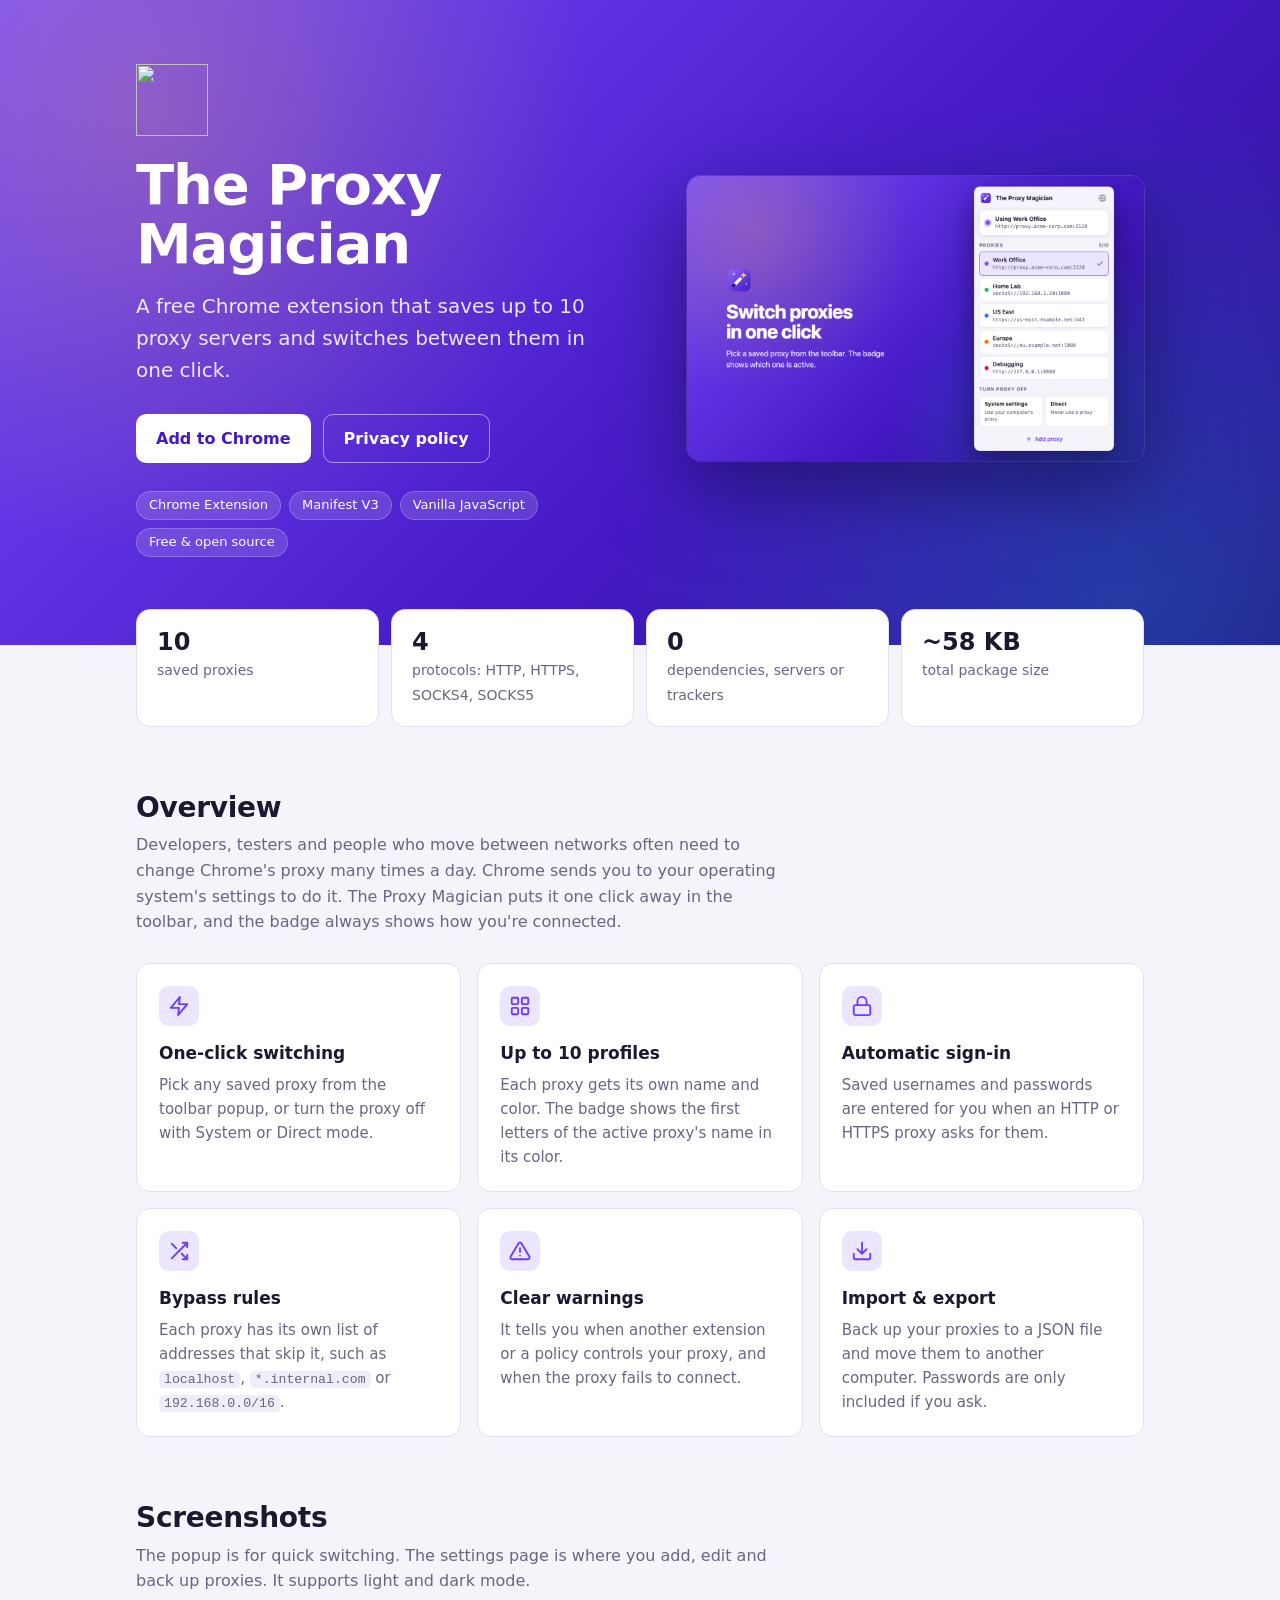
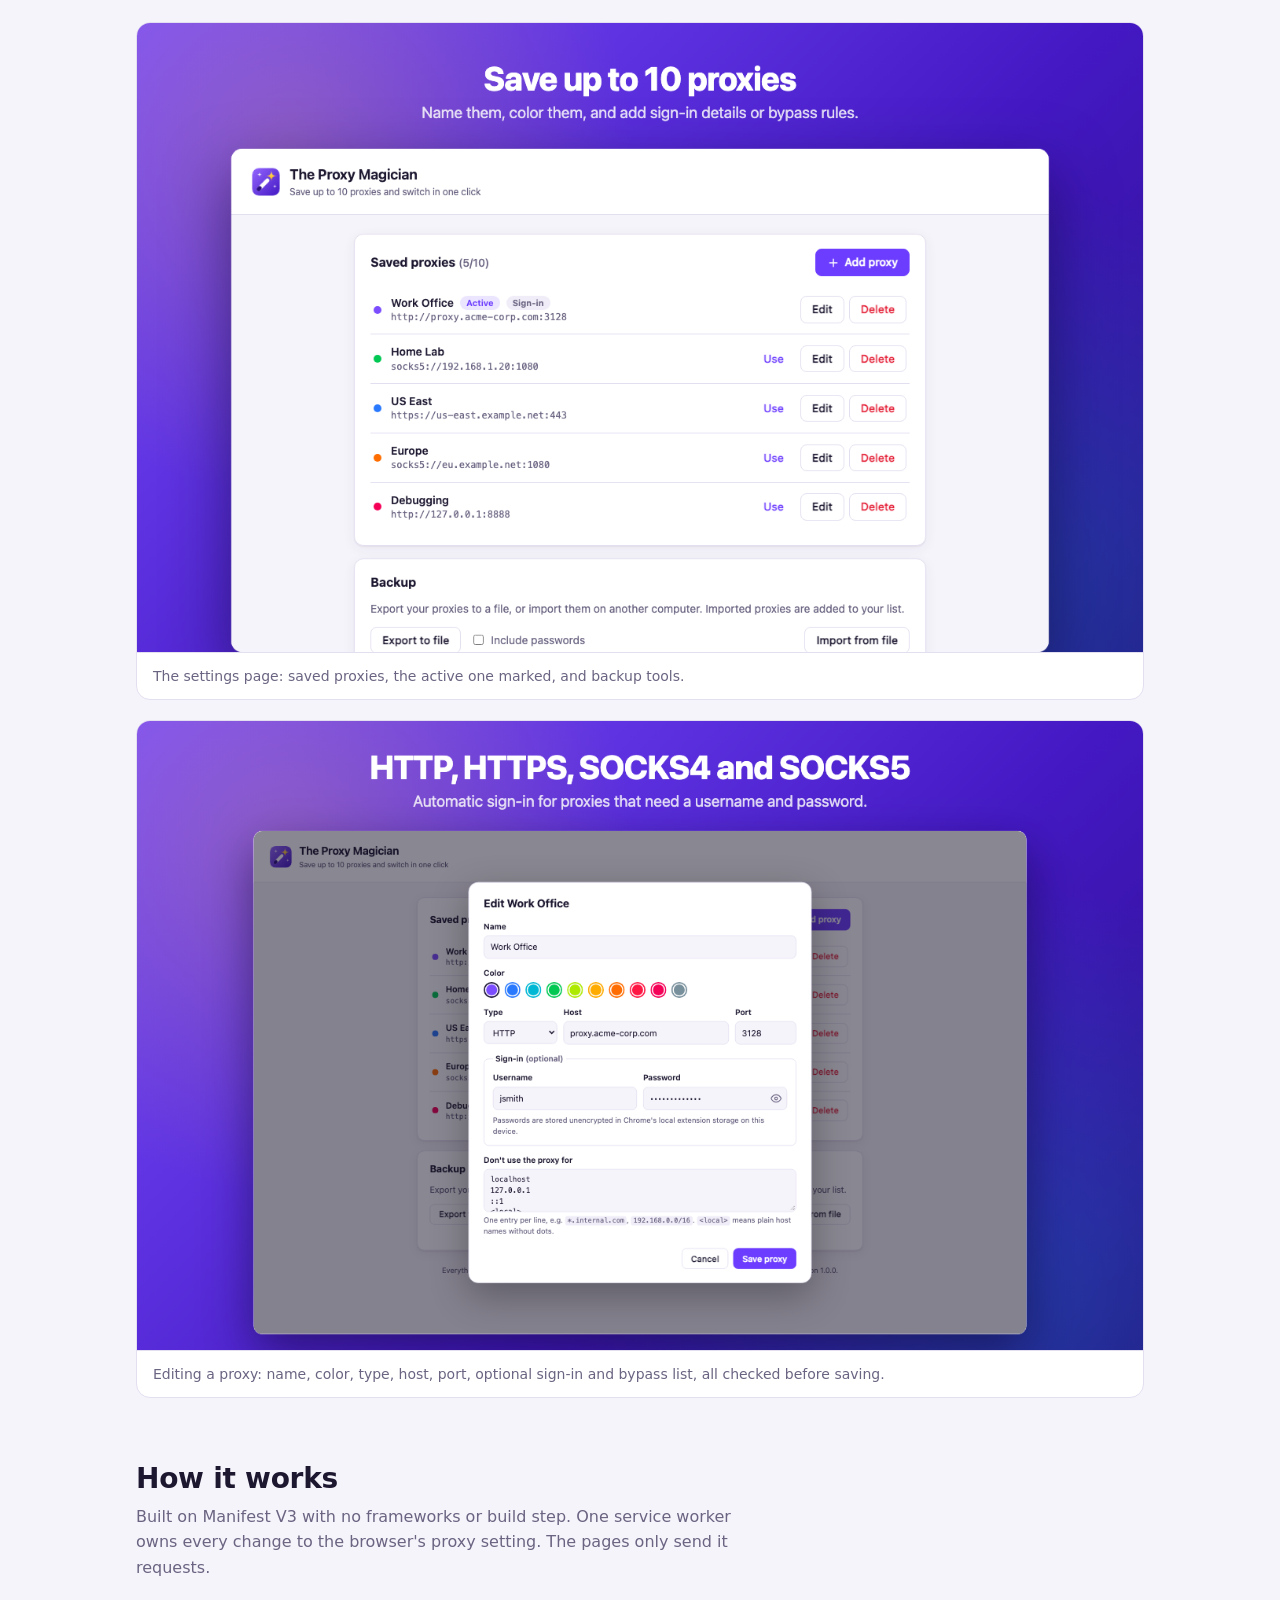
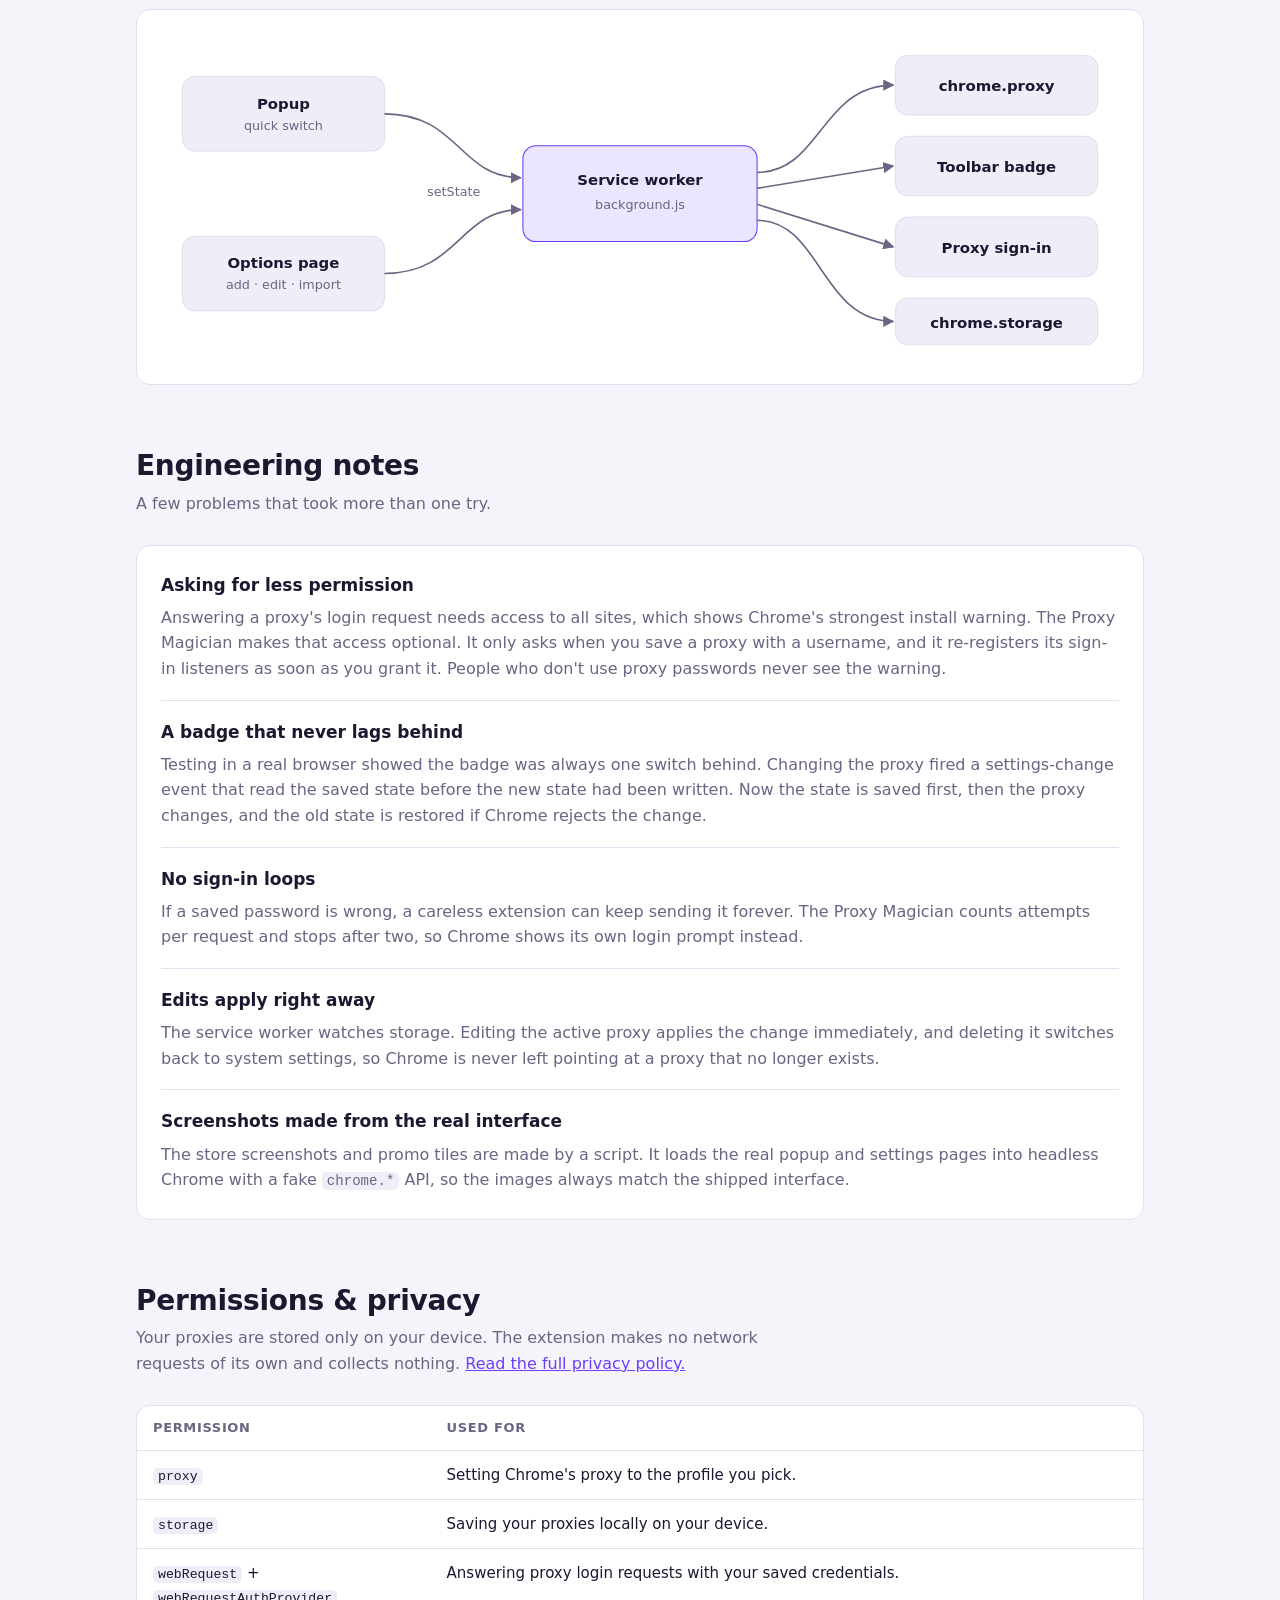
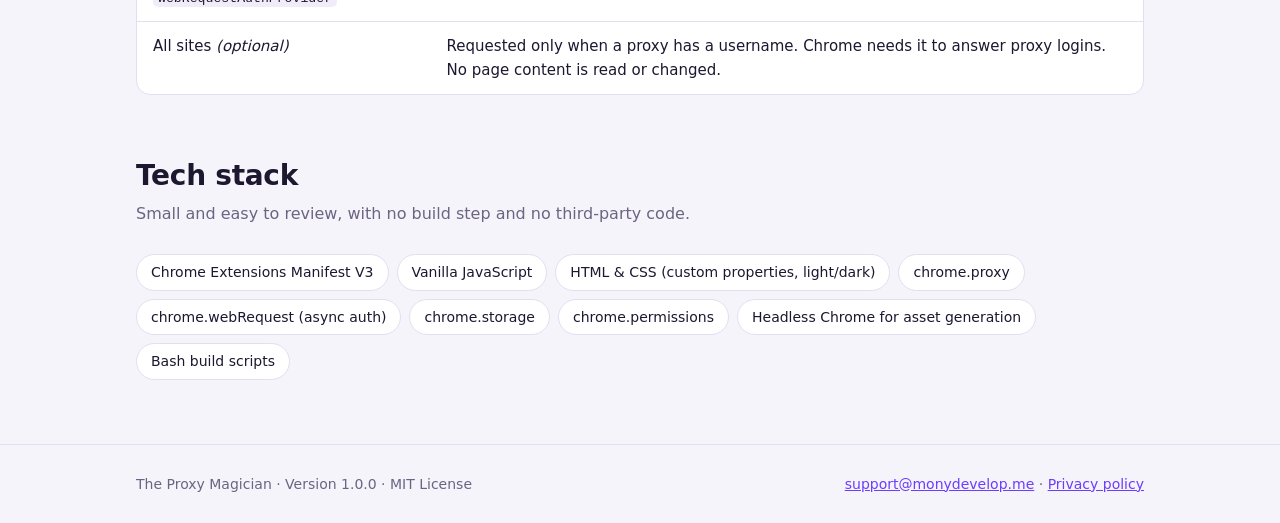
==== docs/index.html @ c1697df5 "docs: add project showcase page Co-Authored-By: Claude Opus 5.5 <noreply@anthropic.com>" ====
<!doctype html>
<html lang="en">
<head>
  <meta charset="utf-8">
  <meta name="viewport" content="width=device-width, initial-scale=1">
  <title>The Proxy Magician</title>
  <meta name="description" content="A free, privacy-first Chrome extension to save up to 10 proxy servers and switch between them in one click.">
  <meta property="og:title" content="The Proxy Magician">
  <meta property="og:description" content="Save up to 10 proxies and switch between them in one click. Free, private, no tracking.">
  <meta property="og:image" content="images/promo-marquee.png">
  <link rel="icon" href="icon128.png">
  <style>
    :root {
      --bg: #f6f4fb;
      --surface: #ffffff;
      --surface-2: #f0edf8;
      --border: #e3def0;
      --text: #1d1730;
      --muted: #6b6482;
      --accent: #6c3cff;
      --accent-soft: #ece5ff;
      --gold: #ffb300;
      color-scheme: light;
    }
    @media (prefers-color-scheme: dark) {
      :root {
        --bg: #14111d;
        --surface: #1d1928;
        --surface-2: #262133;
        --border: #332c45;
        --text: #ece9f5;
        --muted: #a39cb8;
        --accent: #9b7bff;
        --accent-soft: #2c2347;
        --gold: #ffcf66;
        color-scheme: dark;
      }
    }
    * { box-sizing: border-box; }
    html { scroll-behavior: smooth; }
    body { margin: 0; background: var(--bg); color: var(--text); font: 16px/1.6 system-ui, -apple-system, "Segoe UI", Roboto, sans-serif; }
    a { color: var(--accent); }
    img { max-width: 100%; display: block; }
    code { font: 0.88em ui-monospace, "SF Mono", Menlo, Consolas, monospace; background: var(--surface-2); padding: 1px 5px; border-radius: 5px; }
    .wrap { max-width: 1040px; margin: 0 auto; padding: 0 16px; }

    /* Hero */
    .hero {
      color: #fff;
      background:
        radial-gradient(circle at 12% 18%, rgba(255, 194, 46, 0.22), transparent 35%),
        radial-gradient(circle at 88% 92%, rgba(0, 184, 212, 0.25), transparent 40%),
        linear-gradient(135deg, #7a4dff 0%, #4419c4 60%, #2a0e86 100%);
      padding: 64px 0 72px;
    }
    .hero .wrap { display: grid; grid-template-columns: 1.1fr 1fr; gap: 48px; align-items: center; }
    .hero .logo { width: 72px; height: 72px; margin-bottom: 20px; }
    .hero h1 { font-size: clamp(36px, 6vw, 56px); line-height: 1.05; margin: 0 0 16px; letter-spacing: -0.02em; }
    .hero p.lead { font-size: 20px; margin: 0 0 28px; color: rgba(255, 255, 255, 0.88); max-width: 480px; }
    .hero .shot { border-radius: 14px; box-shadow: 0 30px 80px rgba(15, 5, 50, 0.5), 0 0 0 1px rgba(255, 255, 255, 0.15); }
    .actions { display: flex; flex-wrap: wrap; gap: 12px; }
    .btn { display: inline-flex; align-items: center; gap: 8px; padding: 11px 20px; border-radius: 10px; font-weight: 600; text-decoration: none; }
    .btn-light { background: #fff; color: #4419c4; }
    .btn-outline { border: 1px solid rgba(255, 255, 255, 0.5); color: #fff; }
    .btn:hover { filter: brightness(1.06); }
    .tags { display: flex; flex-wrap: wrap; gap: 8px; margin-top: 28px; padding: 0; list-style: none; }
    .tags li { font-size: 13px; padding: 3px 12px; border-radius: 999px; background: rgba(255, 255, 255, 0.14); border: 1px solid rgba(255, 255, 255, 0.2); }

    /* Sections */
    section { padding: 64px 0 0; }
    section:last-of-type { padding-bottom: 64px; }
    h2 { font-size: 28px; line-height: 1.2; margin: 0 0 8px; letter-spacing: -0.01em; }
    .sub { color: var(--muted); margin: 0 0 28px; max-width: 640px; }
    .card { background: var(--surface); border: 1px solid var(--border); border-radius: 14px; }

    .facts { display: grid; grid-template-columns: repeat(4, 1fr); gap: 12px; margin-top: -36px; position: relative; }
    .fact { padding: 18px 20px; }
    .fact strong { display: block; font-size: 24px; line-height: 1.2; }
    .fact span { color: var(--muted); font-size: 14px; }

    .grid-3 { display: grid; grid-template-columns: repeat(3, 1fr); gap: 16px; }
    .grid-2 { display: grid; grid-template-columns: repeat(2, 1fr); gap: 16px; }
    .feature { padding: 22px; }
    .feature .ico { width: 40px; height: 40px; border-radius: 10px; display: grid; place-items: center; background: var(--accent-soft); color: var(--accent); margin-bottom: 14px; }
    .feature .ico svg { width: 22px; height: 22px; }
    .feature h3 { margin: 0 0 6px; font-size: 17px; }
    .feature p { margin: 0; color: var(--muted); font-size: 15px; }

    .gallery { display: grid; gap: 20px; }
    .gallery figure { margin: 0; overflow: hidden; }
    .gallery img { width: 100%; height: auto; }
    .gallery figcaption { padding: 12px 16px; color: var(--muted); font-size: 14px; border-top: 1px solid var(--border); }

    .arch { padding: 24px; }
    .arch svg { width: 100%; height: auto; }
    .arch .box { fill: var(--surface-2); stroke: var(--border); }
    .arch .box-accent { fill: var(--accent-soft); stroke: var(--accent); }
    .arch text { fill: var(--text); font: 600 14px system-ui, sans-serif; }
    .arch text.small { fill: var(--muted); font-weight: 400; font-size: 12px; }
    .arch .line { stroke: var(--muted); stroke-width: 1.5; fill: none; }
    .arch .arrow { fill: var(--muted); }

    .notes { padding: 8px 24px; }
    .note { padding: 18px 0; border-top: 1px solid var(--border); }
    .note:first-child { border-top: 0; }
    .note h3 { margin: 0 0 6px; font-size: 17px; }
    .note p { margin: 0; color: var(--muted); }

    table { width: 100%; border-collapse: collapse; font-size: 15px; }
    th, td { text-align: left; padding: 12px 16px; border-top: 1px solid var(--border); vertical-align: top; }
    thead th { border-top: 0; color: var(--muted); font-size: 13px; text-transform: uppercase; letter-spacing: 0.05em; font-weight: 600; }
    .table-card { overflow: hidden; }

    .stack { display: flex; flex-wrap: wrap; gap: 8px; padding: 0; margin: 0; list-style: none; }
    .stack li { padding: 6px 14px; border-radius: 999px; background: var(--surface); border: 1px solid var(--border); font-size: 14px; }

    footer { border-top: 1px solid var(--border); padding: 28px 0; color: var(--muted); font-size: 14px; }
    footer .wrap { display: flex; flex-wrap: wrap; justify-content: space-between; gap: 12px; }

    @media (max-width: 860px) {
      .hero .wrap { grid-template-columns: 1fr; }
      .facts { grid-template-columns: repeat(2, 1fr); }
      .grid-3 { grid-template-columns: 1fr 1fr; }
    }
    @media (max-width: 560px) {
      .hero { padding: 44px 0 64px; }
      .grid-3, .grid-2 { grid-template-columns: 1fr; }
      table, tbody, tr, td { display: block; }
      thead { display: none; }
      td:first-child { font-weight: 600; }
      td + td { border-top: 0; padding-top: 0; }
    }
  </style>
</head>
<body>

<header class="hero">
  <div class="wrap">
    <div>
      <img class="logo" src="icon128.png" alt="">
      <h1>The Proxy Magician</h1>
      <p class="lead">A free Chrome extension that saves up to 10 proxy servers and switches between them in one click.</p>
      <div class="actions">
        <!-- Replace href="#" with the Chrome Web Store URL once the extension is published. -->
        <a class="btn btn-light" href="#">Add to Chrome</a>
        <a class="btn btn-outline" href="privacy.html">Privacy policy</a>
      </div>
      <ul class="tags">
        <li>Chrome Extension</li>
        <li>Manifest V3</li>
        <li>Vanilla JavaScript</li>
        <li>Free &amp; open source</li>
      </ul>
    </div>
    <img class="shot" src="images/screenshot-1.png" alt="The Proxy Magician popup with five saved proxies, Work Office active">
  </div>
</header>

<main>
  <div class="wrap">
    <div class="facts">
      <div class="card fact"><strong>10</strong><span>saved proxies</span></div>
      <div class="card fact"><strong>4</strong><span>protocols: HTTP, HTTPS, SOCKS4, SOCKS5</span></div>
      <div class="card fact"><strong>0</strong><span>dependencies, servers or trackers</span></div>
      <div class="card fact"><strong>~58 KB</strong><span>total package size</span></div>
    </div>
  </div>

  <section id="overview">
    <div class="wrap">
      <h2>Overview</h2>
      <p class="sub">Developers, testers and people who move between networks often need to change Chrome's proxy many times a day. Chrome sends you to your operating system's settings to do it. The Proxy Magician puts it one click away in the toolbar, and the badge always shows how you're connected.</p>
      <div class="grid-3">
        <div class="card feature">
          <div class="ico"><svg viewBox="0 0 24 24" fill="none" stroke="currentColor" stroke-width="2" stroke-linecap="round" stroke-linejoin="round"><path d="M13 2 3 14h9l-1 8 10-12h-9l1-8z"/></svg></div>
          <h3>One-click switching</h3>
          <p>Pick any saved proxy from the toolbar popup, or turn the proxy off with System or Direct mode.</p>
        </div>
        <div class="card feature">
          <div class="ico"><svg viewBox="0 0 24 24" fill="none" stroke="currentColor" stroke-width="2" stroke-linecap="round" stroke-linejoin="round"><rect x="3" y="3" width="7" height="7" rx="1"/><rect x="14" y="3" width="7" height="7" rx="1"/><rect x="3" y="14" width="7" height="7" rx="1"/><rect x="14" y="14" width="7" height="7" rx="1"/></svg></div>
          <h3>Up to 10 profiles</h3>
          <p>Each proxy gets its own name and color. The badge shows the first letters of the active proxy's name in its color.</p>
        </div>
        <div class="card feature">
          <div class="ico"><svg viewBox="0 0 24 24" fill="none" stroke="currentColor" stroke-width="2" stroke-linecap="round" stroke-linejoin="round"><rect x="3" y="11" width="18" height="11" rx="2"/><path d="M7 11V7a5 5 0 0 1 10 0v4"/></svg></div>
          <h3>Automatic sign-in</h3>
          <p>Saved usernames and passwords are entered for you when an HTTP or HTTPS proxy asks for them.</p>
        </div>
        <div class="card feature">
          <div class="ico"><svg viewBox="0 0 24 24" fill="none" stroke="currentColor" stroke-width="2" stroke-linecap="round" stroke-linejoin="round"><path d="M16 3h5v5M4 20 21 3M21 16v5h-5M15 15l6 6M4 4l5 5"/></svg></div>
          <h3>Bypass rules</h3>
          <p>Each proxy has its own list of addresses that skip it, such as <code>localhost</code>, <code>*.internal.com</code> or <code>192.168.0.0/16</code>.</p>
        </div>
        <div class="card feature">
          <div class="ico"><svg viewBox="0 0 24 24" fill="none" stroke="currentColor" stroke-width="2" stroke-linecap="round" stroke-linejoin="round"><path d="M10.3 3.9 1.8 18a2 2 0 0 0 1.7 3h17a2 2 0 0 0 1.7-3L13.7 3.9a2 2 0 0 0-3.4 0zM12 9v4M12 17h.01"/></svg></div>
          <h3>Clear warnings</h3>
          <p>It tells you when another extension or a policy controls your proxy, and when the proxy fails to connect.</p>
        </div>
        <div class="card feature">
          <div class="ico"><svg viewBox="0 0 24 24" fill="none" stroke="currentColor" stroke-width="2" stroke-linecap="round" stroke-linejoin="round"><path d="M21 15v4a2 2 0 0 1-2 2H5a2 2 0 0 1-2-2v-4M7 10l5 5 5-5M12 15V3"/></svg></div>
          <h3>Import &amp; export</h3>
          <p>Back up your proxies to a JSON file and move them to another computer. Passwords are only included if you ask.</p>
        </div>
      </div>
    </div>
  </section>

  <section id="screenshots">
    <div class="wrap">
      <h2>Screenshots</h2>
      <p class="sub">The popup is for quick switching. The settings page is where you add, edit and back up proxies. It supports light and dark mode.</p>
      <div class="gallery">
        <figure class="card">
          <a href="images/screenshot-2.png"><img src="images/screenshot-2.png" alt="Settings page listing five saved proxies with Use, Edit and Delete buttons" loading="lazy"></a>
          <figcaption>The settings page: saved proxies, the active one marked, and backup tools.</figcaption>
        </figure>
        <figure class="card">
          <a href="images/screenshot-3.png"><img src="images/screenshot-3.png" alt="Edit proxy dialog with name, color, type, host, port, sign-in and bypass list fields" loading="lazy"></a>
          <figcaption>Editing a proxy: name, color, type, host, port, optional sign-in and bypass list, all checked before saving.</figcaption>
        </figure>
      </div>
    </div>
  </section>

  <section id="architecture">
    <div class="wrap">
      <h2>How it works</h2>
      <p class="sub">Built on Manifest V3 with no frameworks or build step. One service worker owns every change to the browser's proxy setting. The pages only send it requests.</p>
      <div class="card arch">
        <svg viewBox="0 0 900 300" role="img" aria-label="Architecture: popup and options page send messages to the background service worker, which reads chrome.storage and controls chrome.proxy, the toolbar badge and proxy sign-in">
          <defs>
            <marker id="arr" viewBox="0 0 10 10" refX="9" refY="5" markerWidth="7" markerHeight="7" orient="auto-start-reverse"><path class="arrow" d="M0 0 10 5 0 10z"/></marker>
          </defs>
          <rect class="box" x="20" y="40" width="190" height="70" rx="12"/>
          <text x="115" y="70" text-anchor="middle">Popup</text>
          <text class="small" x="115" y="90" text-anchor="middle">quick switch</text>

          <rect class="box" x="20" y="190" width="190" height="70" rx="12"/>
          <text x="115" y="220" text-anchor="middle">Options page</text>
          <text class="small" x="115" y="240" text-anchor="middle">add · edit · import</text>

          <rect class="box-accent" x="340" y="105" width="220" height="90" rx="12"/>
          <text x="450" y="142" text-anchor="middle">Service worker</text>
          <text class="small" x="450" y="164" text-anchor="middle">background.js</text>

          <rect class="box" x="690" y="20" width="190" height="56" rx="12"/>
          <text x="785" y="54" text-anchor="middle">chrome.proxy</text>
          <rect class="box" x="690" y="96" width="190" height="56" rx="12"/>
          <text x="785" y="130" text-anchor="middle">Toolbar badge</text>
          <rect class="box" x="690" y="172" width="190" height="56" rx="12"/>
          <text x="785" y="206" text-anchor="middle">Proxy sign-in</text>
          <rect class="box" x="690" y="248" width="190" height="44" rx="12"/>
          <text x="785" y="276" text-anchor="middle">chrome.storage</text>

          <path class="line" d="M210 75 C 280 75, 280 135, 338 135" marker-end="url(#arr)"/>
          <path class="line" d="M210 225 C 280 225, 280 165, 338 165" marker-end="url(#arr)"/>
          <text class="small" x="275" y="152" text-anchor="middle">setState</text>
          <path class="line" d="M560 130 C 620 130, 620 48, 688 48" marker-end="url(#arr)"/>
          <path class="line" d="M560 145 L 688 124" marker-end="url(#arr)"/>
          <path class="line" d="M560 160 L 688 200" marker-end="url(#arr)"/>
          <path class="line" d="M560 175 C 620 175, 620 270, 688 270" marker-end="url(#arr)"/>
        </svg>
      </div>
    </div>
  </section>

  <section id="engineering">
    <div class="wrap">
      <h2>Engineering notes</h2>
      <p class="sub">A few problems that took more than one try.</p>
      <div class="card notes">
        <div class="note">
          <h3>Asking for less permission</h3>
          <p>Answering a proxy's login request needs access to all sites, which shows Chrome's strongest install warning. The Proxy Magician makes that access optional. It only asks when you save a proxy with a username, and it re-registers its sign-in listeners as soon as you grant it. People who don't use proxy passwords never see the warning.</p>
        </div>
        <div class="note">
          <h3>A badge that never lags behind</h3>
          <p>Testing in a real browser showed the badge was always one switch behind. Changing the proxy fired a settings-change event that read the saved state before the new state had been written. Now the state is saved first, then the proxy changes, and the old state is restored if Chrome rejects the change.</p>
        </div>
        <div class="note">
          <h3>No sign-in loops</h3>
          <p>If a saved password is wrong, a careless extension can keep sending it forever. The Proxy Magician counts attempts per request and stops after two, so Chrome shows its own login prompt instead.</p>
        </div>
        <div class="note">
          <h3>Edits apply right away</h3>
          <p>The service worker watches storage. Editing the active proxy applies the change immediately, and deleting it switches back to system settings, so Chrome is never left pointing at a proxy that no longer exists.</p>
        </div>
        <div class="note">
          <h3>Screenshots made from the real interface</h3>
          <p>The store screenshots and promo tiles are made by a script. It loads the real popup and settings pages into headless Chrome with a fake <code>chrome.*</code> API, so the images always match the shipped interface.</p>
        </div>
      </div>
    </div>
  </section>

  <section id="privacy">
    <div class="wrap">
      <h2>Permissions &amp; privacy</h2>
      <p class="sub">Your proxies are stored only on your device. The extension makes no network requests of its own and collects nothing. <a href="privacy.html">Read the full privacy policy.</a></p>
      <div class="card table-card">
        <table>
          <thead><tr><th>Permission</th><th>Used for</th></tr></thead>
          <tbody>
            <tr><td><code>proxy</code></td><td>Setting Chrome's proxy to the profile you pick.</td></tr>
            <tr><td><code>storage</code></td><td>Saving your proxies locally on your device.</td></tr>
            <tr><td><code>webRequest</code> + <code>webRequestAuthProvider</code></td><td>Answering proxy login requests with your saved credentials.</td></tr>
            <tr><td>All sites <em>(optional)</em></td><td>Requested only when a proxy has a username. Chrome needs it to answer proxy logins. No page content is read or changed.</td></tr>
          </tbody>
        </table>
      </div>
    </div>
  </section>

  <section id="stack">
    <div class="wrap">
      <h2>Tech stack</h2>
      <p class="sub">Small and easy to review, with no build step and no third-party code.</p>
      <ul class="stack">
        <li>Chrome Extensions Manifest V3</li>
        <li>Vanilla JavaScript</li>
        <li>HTML &amp; CSS (custom properties, light/dark)</li>
        <li>chrome.proxy</li>
        <li>chrome.webRequest (async auth)</li>
        <li>chrome.storage</li>
        <li>chrome.permissions</li>
        <li>Headless Chrome for asset generation</li>
        <li>Bash build scripts</li>
      </ul>
    </div>
  </section>
</main>

<footer>
  <div class="wrap">
    <span>The Proxy Magician · Version 1.0.0 · MIT License</span>
    <span><a href="mailto:support@monydevelop.me">support@monydevelop.me</a> · <a href="privacy.html">Privacy policy</a></span>
  </div>
</footer>

</body>
</html>
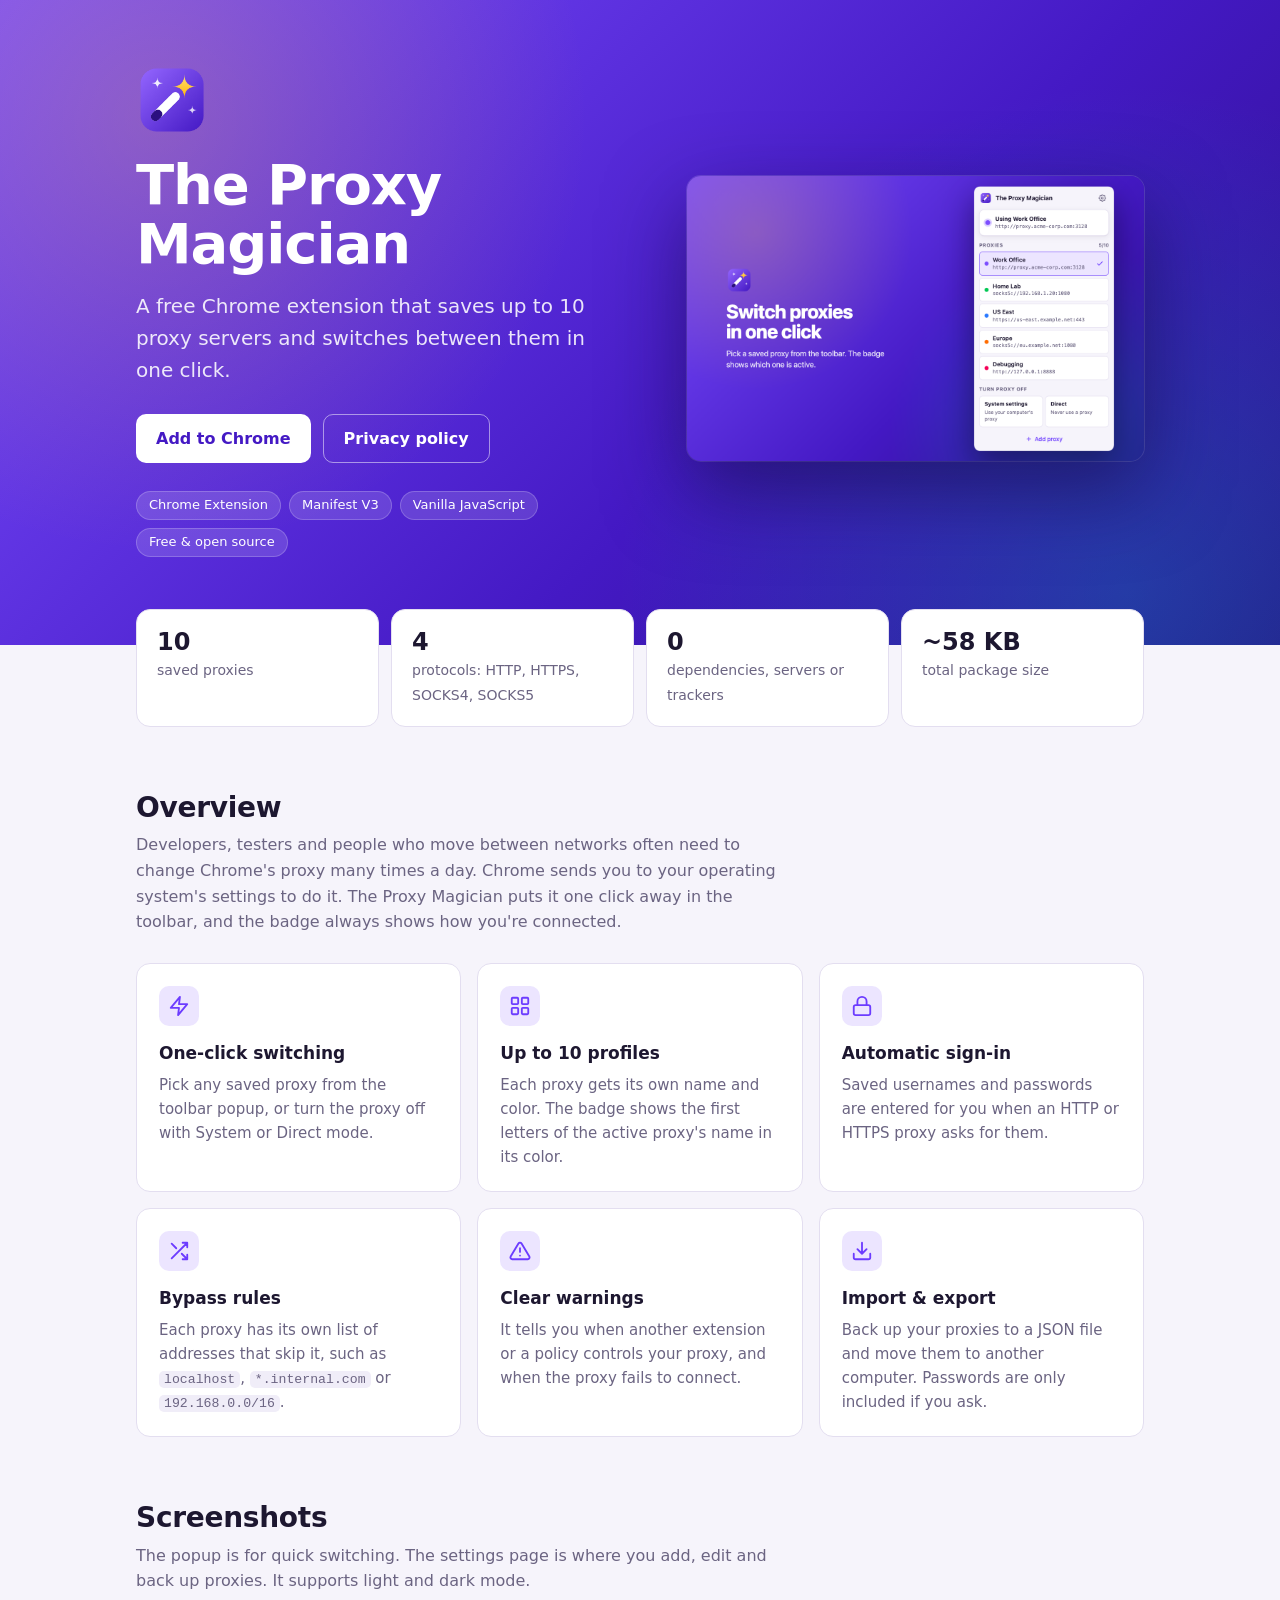
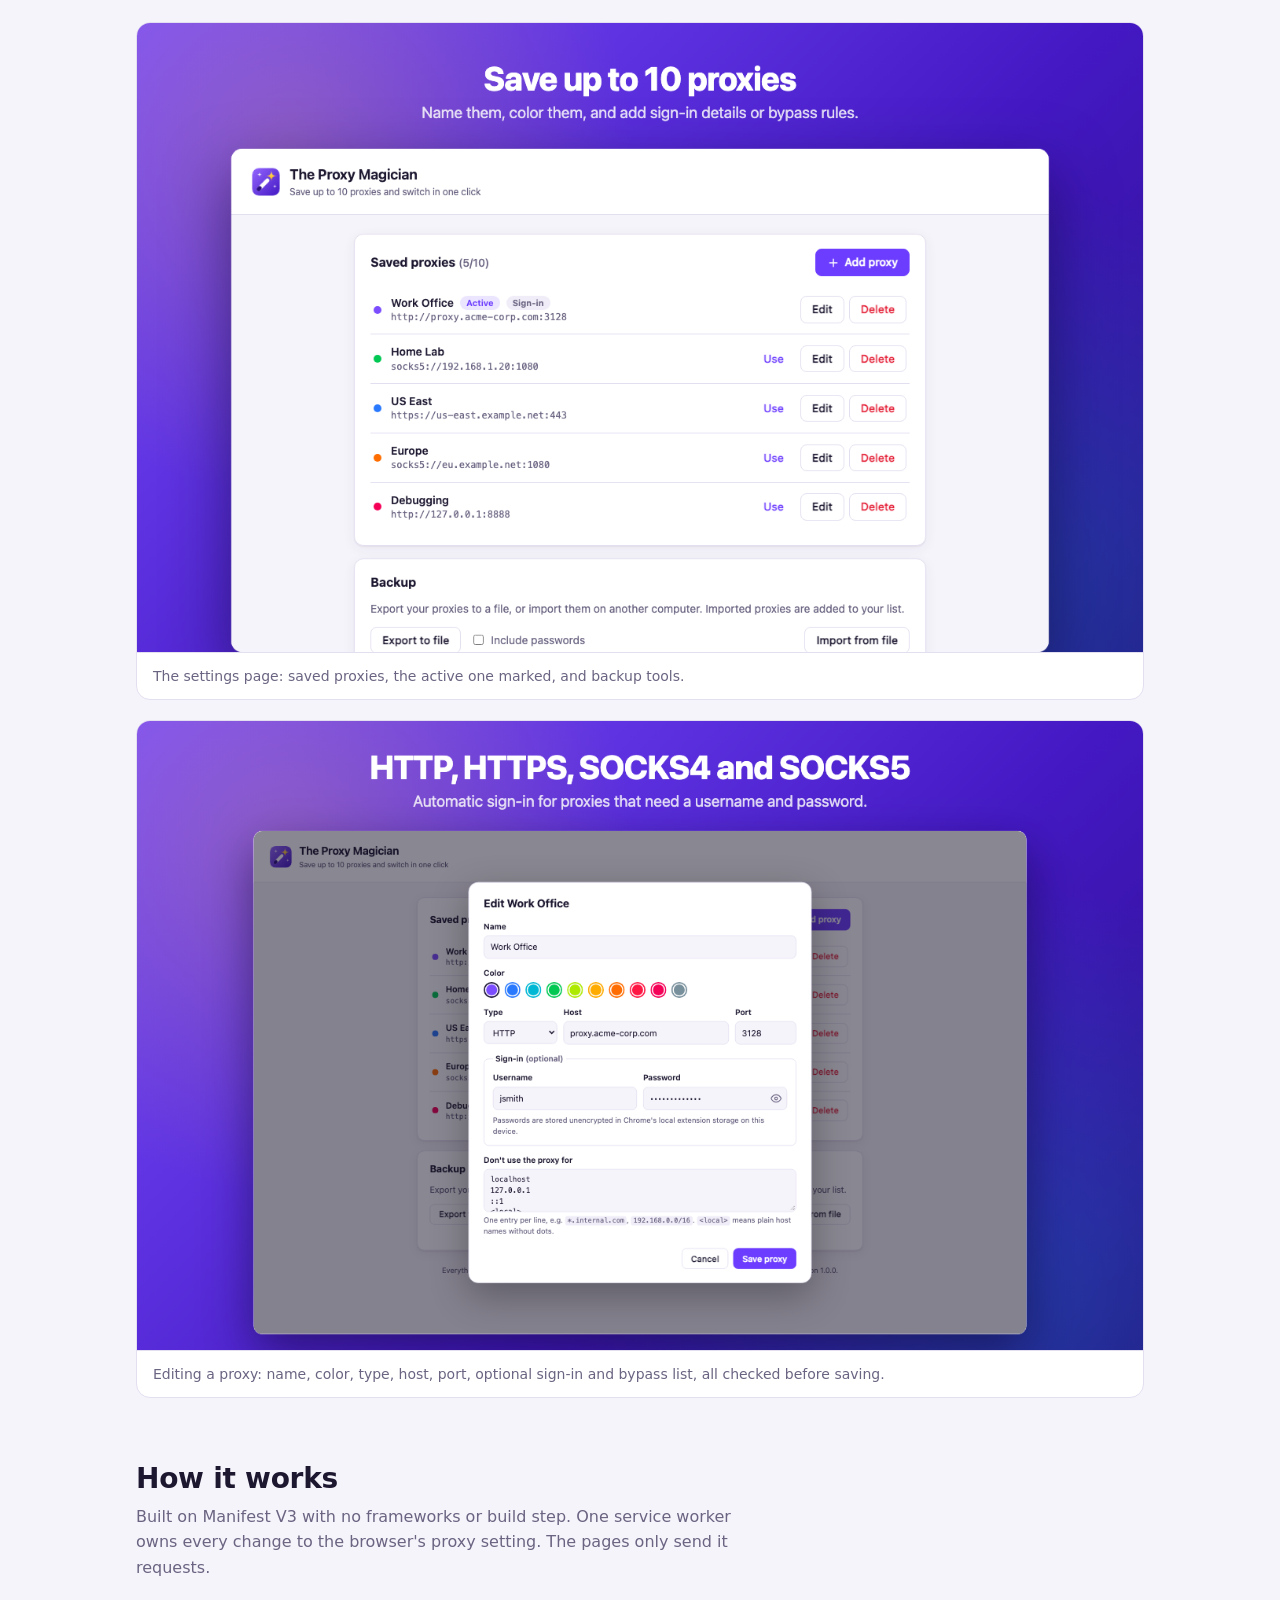
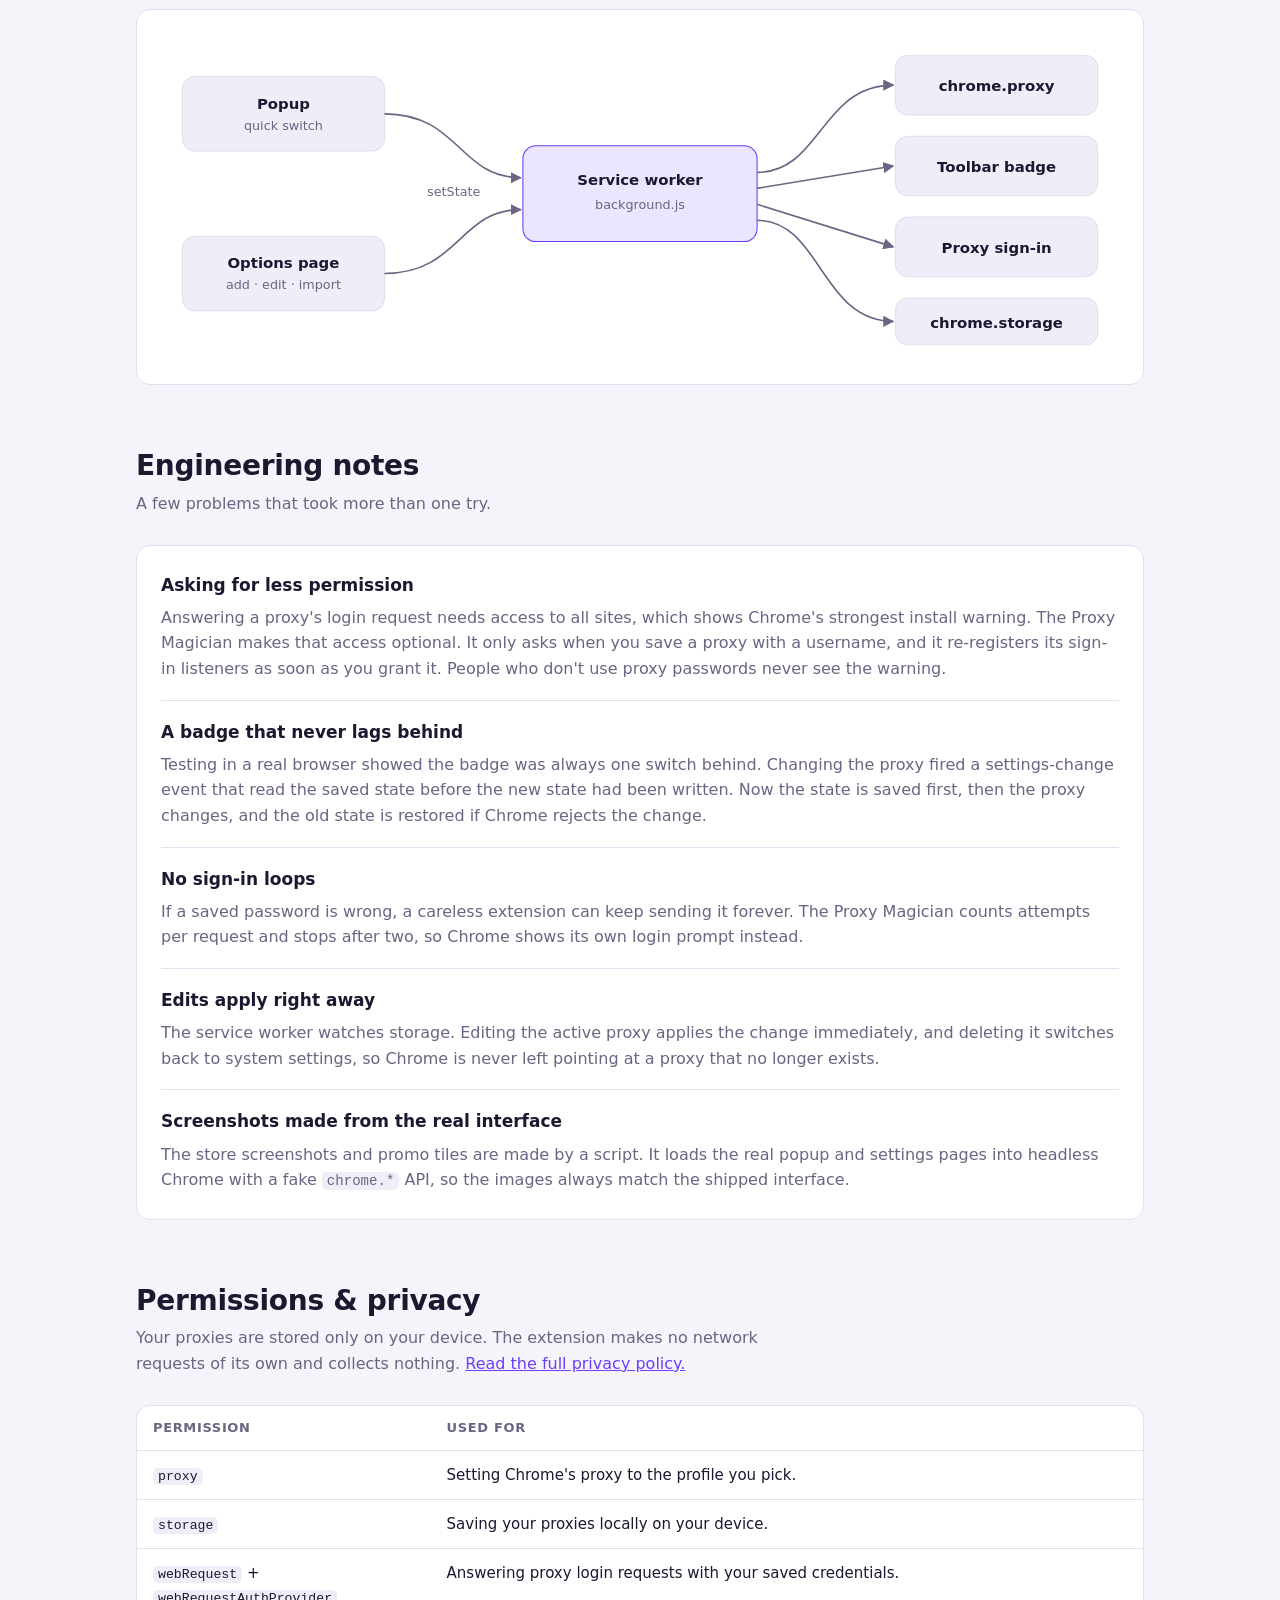
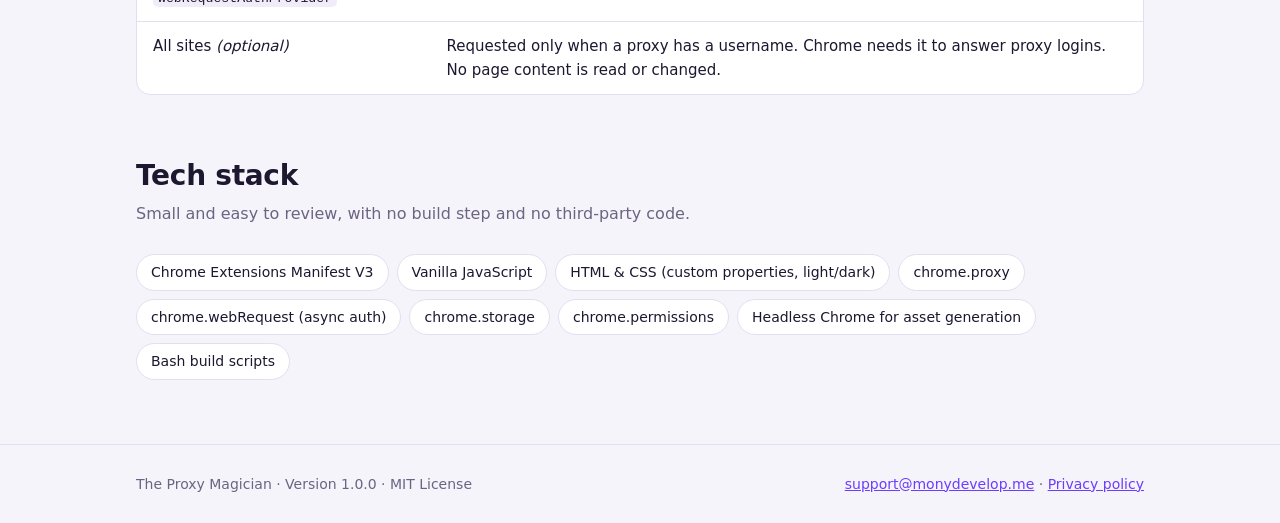
==== commit 9c35f070: "docs: link to Chrome Web Store listing Co-Authored-By: Claude Opus 5.5 <noreply@anthropic.com>" ====
--- a/docs/index.html
+++ b/docs/index.html
@@ -141,8 +141,7 @@
       <h1>The Proxy Magician</h1>
       <p class="lead">A free Chrome extension that saves up to 10 proxy servers and switches between them in one click.</p>
       <div class="actions">
-        <!-- Replace href="#" with the Chrome Web Store URL once the extension is published. -->
-        <a class="btn btn-light" href="#">Add to Chrome</a>
+        <a class="btn btn-light" href="https://chromewebstore.google.com/detail/the-proxy-magician/hmkcfbjaidhibekofgmmdnigapibkcei">Add to Chrome</a>
         <a class="btn btn-outline" href="privacy.html">Privacy policy</a>
       </div>
       <ul class="tags">
